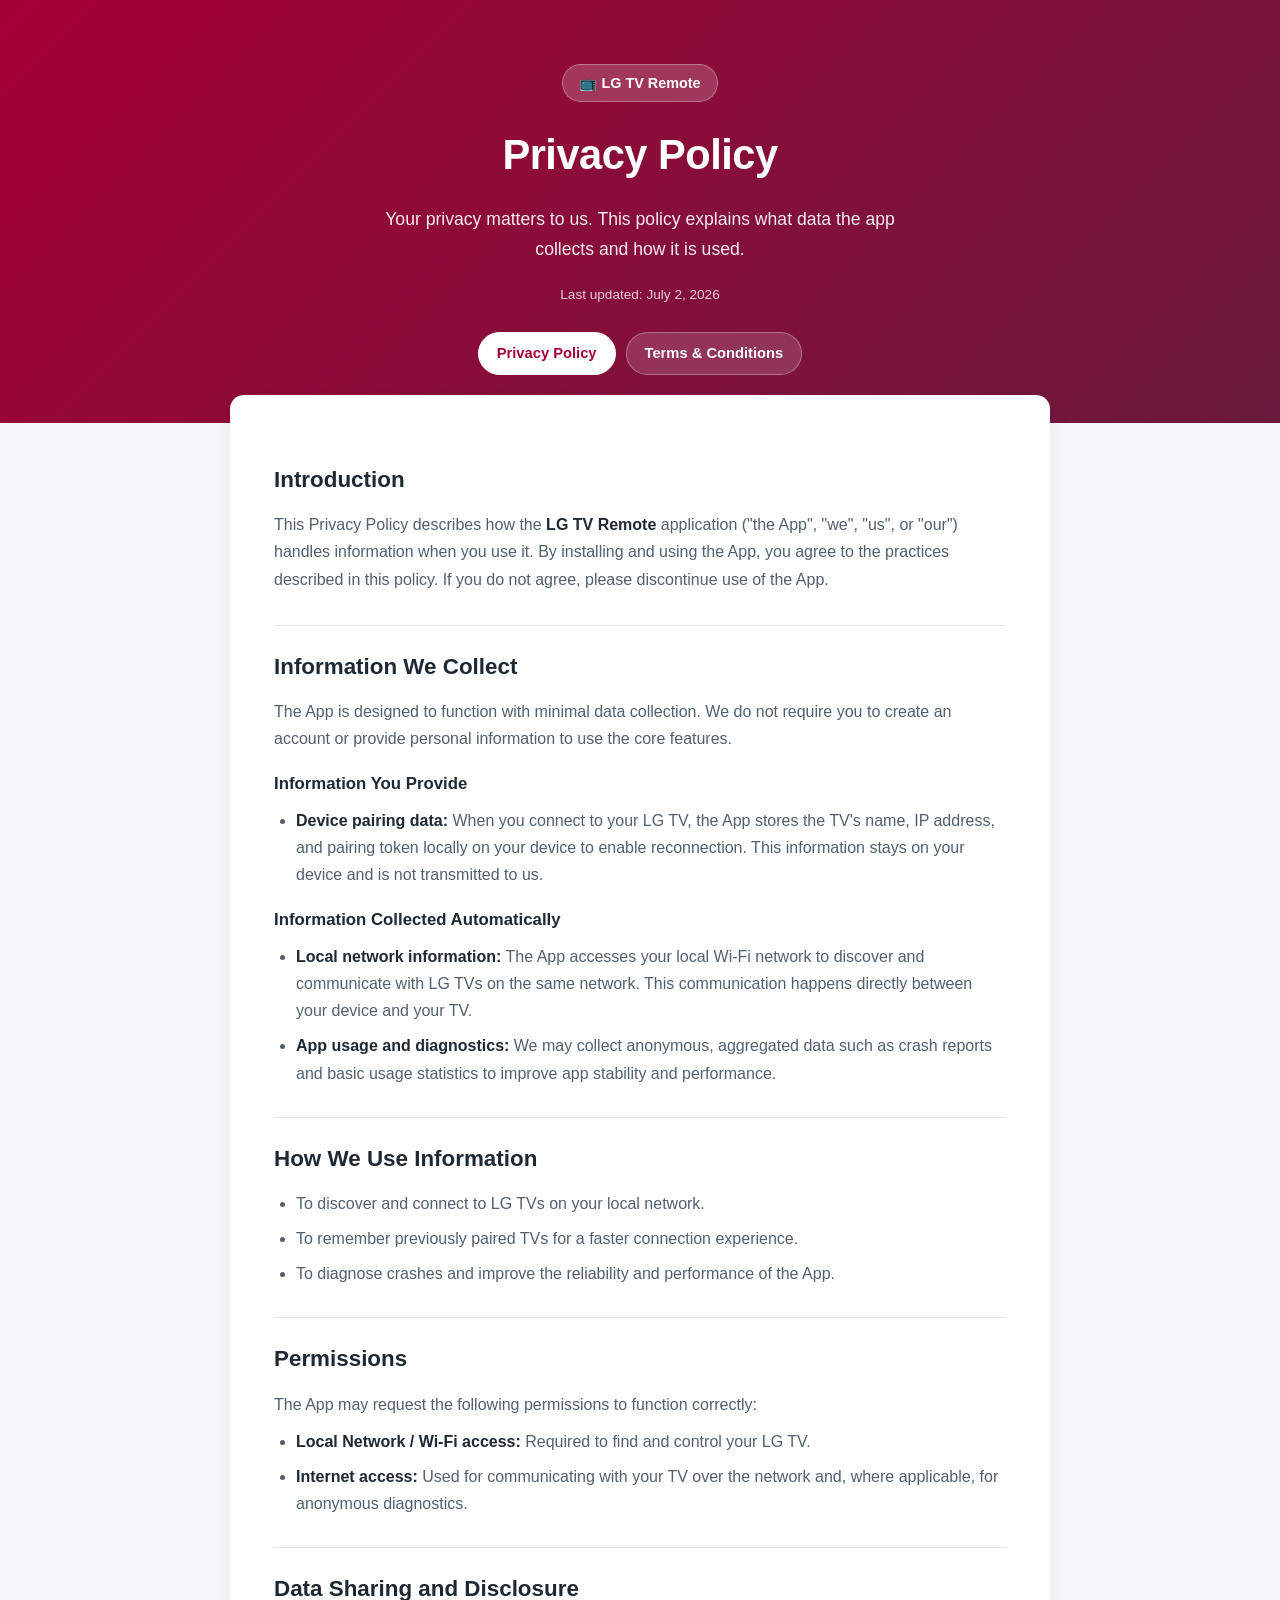
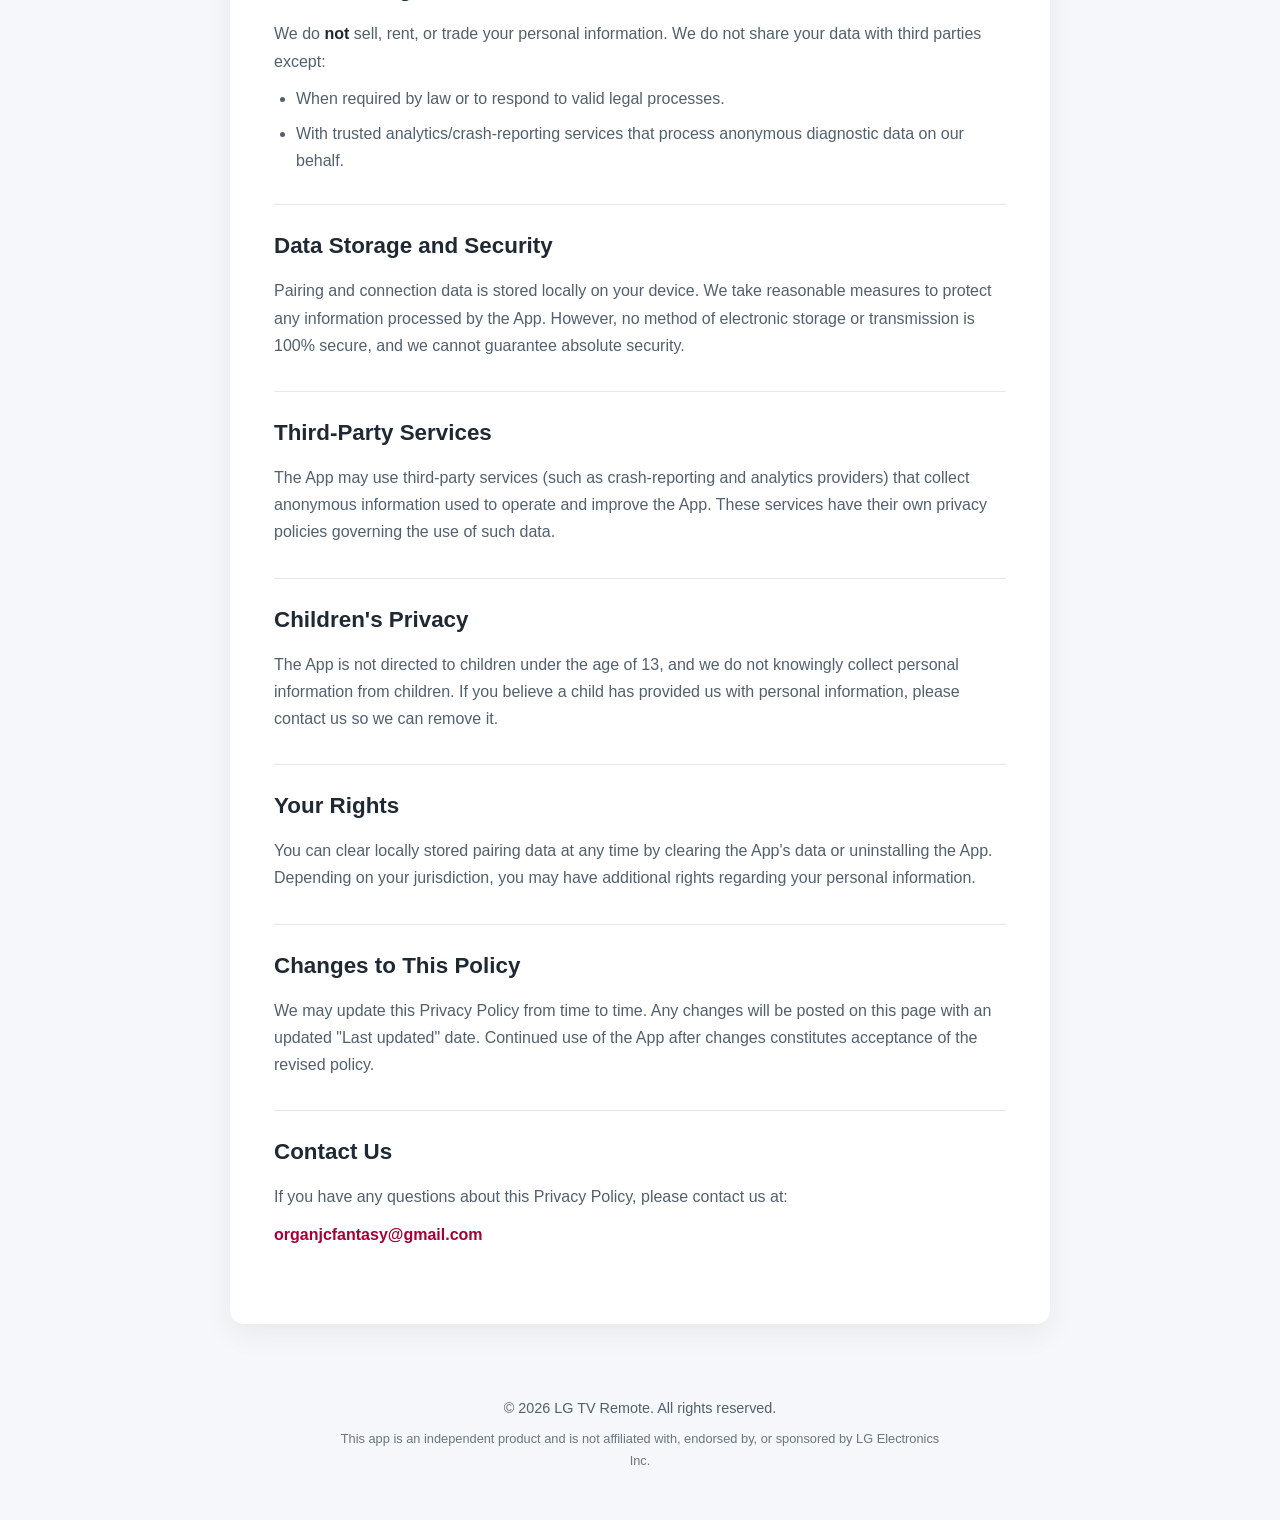
==== privacy-policy.html @ 0b768914 "Add LG TV Remote privacy policy and terms pages Co-Authored-By: Claude Opus 4.8 <noreply@anthropic.c" ====
<!DOCTYPE html>
<html lang="en">
<head>
  <meta charset="UTF-8" />
  <meta name="viewport" content="width=device-width, initial-scale=1.0" />
  <title>Privacy Policy — LG TV Remote</title>
  <meta name="description" content="Privacy Policy for the LG TV Remote app." />
  <link rel="stylesheet" href="style.css" />
</head>
<body>
  <header class="hero">
    <div class="container">
      <div class="badge">📺 LG TV Remote</div>
      <h1>Privacy Policy</h1>
      <p class="subtitle">Your privacy matters to us. This policy explains what data the app collects and how it is used.</p>
      <p class="updated">Last updated: July 2, 2026</p>
      <nav class="nav">
        <a href="privacy-policy" class="active">Privacy Policy</a>
        <a href="terms">Terms &amp; Conditions</a>
      </nav>
    </div>
  </header>

  <main class="container content">
    <section>
      <h2>Introduction</h2>
      <p>
        This Privacy Policy describes how the <strong>LG TV Remote</strong> application
        ("the App", "we", "us", or "our") handles information when you use it. By installing and
        using the App, you agree to the practices described in this policy. If you do not agree,
        please discontinue use of the App.
      </p>
    </section>

    <section>
      <h2>Information We Collect</h2>
      <p>The App is designed to function with minimal data collection. We do not require you to create an account or provide personal information to use the core features.</p>

      <h3>Information You Provide</h3>
      <ul>
        <li><strong>Device pairing data:</strong> When you connect to your LG TV, the App stores the TV's name, IP address, and pairing token locally on your device to enable reconnection. This information stays on your device and is not transmitted to us.</li>
      </ul>

      <h3>Information Collected Automatically</h3>
      <ul>
        <li><strong>Local network information:</strong> The App accesses your local Wi-Fi network to discover and communicate with LG TVs on the same network. This communication happens directly between your device and your TV.</li>
        <li><strong>App usage and diagnostics:</strong> We may collect anonymous, aggregated data such as crash reports and basic usage statistics to improve app stability and performance.</li>
      </ul>
    </section>

    <section>
      <h2>How We Use Information</h2>
      <ul>
        <li>To discover and connect to LG TVs on your local network.</li>
        <li>To remember previously paired TVs for a faster connection experience.</li>
        <li>To diagnose crashes and improve the reliability and performance of the App.</li>
      </ul>
    </section>

    <section>
      <h2>Permissions</h2>
      <p>The App may request the following permissions to function correctly:</p>
      <ul>
        <li><strong>Local Network / Wi-Fi access:</strong> Required to find and control your LG TV.</li>
        <li><strong>Internet access:</strong> Used for communicating with your TV over the network and, where applicable, for anonymous diagnostics.</li>
      </ul>
    </section>

    <section>
      <h2>Data Sharing and Disclosure</h2>
      <p>
        We do <strong>not</strong> sell, rent, or trade your personal information. We do not share your
        data with third parties except:
      </p>
      <ul>
        <li>When required by law or to respond to valid legal processes.</li>
        <li>With trusted analytics/crash-reporting services that process anonymous diagnostic data on our behalf.</li>
      </ul>
    </section>

    <section>
      <h2>Data Storage and Security</h2>
      <p>
        Pairing and connection data is stored locally on your device. We take reasonable measures to
        protect any information processed by the App. However, no method of electronic storage or
        transmission is 100% secure, and we cannot guarantee absolute security.
      </p>
    </section>

    <section>
      <h2>Third-Party Services</h2>
      <p>
        The App may use third-party services (such as crash-reporting and analytics providers) that
        collect anonymous information used to operate and improve the App. These services have their
        own privacy policies governing the use of such data.
      </p>
    </section>

    <section>
      <h2>Children's Privacy</h2>
      <p>
        The App is not directed to children under the age of 13, and we do not knowingly collect
        personal information from children. If you believe a child has provided us with personal
        information, please contact us so we can remove it.
      </p>
    </section>

    <section>
      <h2>Your Rights</h2>
      <p>
        You can clear locally stored pairing data at any time by clearing the App's data or
        uninstalling the App. Depending on your jurisdiction, you may have additional rights regarding
        your personal information.
      </p>
    </section>

    <section>
      <h2>Changes to This Policy</h2>
      <p>
        We may update this Privacy Policy from time to time. Any changes will be posted on this page
        with an updated "Last updated" date. Continued use of the App after changes constitutes
        acceptance of the revised policy.
      </p>
    </section>

    <section>
      <h2>Contact Us</h2>
      <p>
        If you have any questions about this Privacy Policy, please contact us at:
      </p>
      <p><a href="mailto:organjcfantasy@gmail.com">organjcfantasy@gmail.com</a></p>
    </section>
  </main>

  <footer class="footer">
    <div class="container">
      <p>&copy; 2026 LG TV Remote. All rights reserved.</p>
      <p class="disclaimer">This app is an independent product and is not affiliated with, endorsed by, or sponsored by LG Electronics Inc.</p>
    </div>
  </footer>
</body>
</html>
---- style.css ----
:root {
  --bg: #f5f7fa;
  --surface: #ffffff;
  --text: #1f2933;
  --text-muted: #52606d;
  --primary: #a50034;
  --primary-dark: #7c0027;
  --border: #e4e7eb;
  --radius: 14px;
  --shadow: 0 10px 30px rgba(0, 0, 0, 0.06);
}

* {
  box-sizing: border-box;
  margin: 0;
  padding: 0;
}

html {
  scroll-behavior: smooth;
}

body {
  font-family: -apple-system, BlinkMacSystemFont, "Segoe UI", Roboto, Helvetica, Arial, sans-serif;
  background: var(--bg);
  color: var(--text);
  line-height: 1.7;
  -webkit-font-smoothing: antialiased;
}

.container {
  width: 100%;
  max-width: 820px;
  margin: 0 auto;
  padding: 0 20px;
}

/* Hero */
.hero {
  background: linear-gradient(135deg, #a50034 0%, #6a1b3d 100%);
  color: #fff;
  padding: 64px 0 48px;
  text-align: center;
}

.badge {
  display: inline-block;
  background: rgba(255, 255, 255, 0.18);
  border: 1px solid rgba(255, 255, 255, 0.3);
  padding: 6px 16px;
  border-radius: 999px;
  font-size: 0.9rem;
  font-weight: 600;
  margin-bottom: 18px;
}

.hero h1 {
  font-size: 2.6rem;
  font-weight: 700;
  letter-spacing: -0.5px;
}

.subtitle {
  margin: 14px auto 0;
  max-width: 560px;
  font-size: 1.1rem;
  opacity: 0.92;
}

.updated {
  margin-top: 18px;
  font-size: 0.85rem;
  opacity: 0.8;
}

/* Nav */
.nav {
  margin-top: 26px;
  display: flex;
  gap: 10px;
  justify-content: center;
  flex-wrap: wrap;
}

.nav a {
  display: inline-block;
  padding: 8px 18px;
  border-radius: 999px;
  font-size: 0.92rem;
  font-weight: 600;
  color: #fff;
  text-decoration: none;
  background: rgba(255, 255, 255, 0.15);
  border: 1px solid rgba(255, 255, 255, 0.3);
  transition: background 0.15s ease;
}

.nav a:hover {
  background: rgba(255, 255, 255, 0.28);
}

.nav a.active {
  background: #fff;
  color: var(--primary);
  border-color: #fff;
}

/* Content */
.content {
  background: var(--surface);
  margin: -28px auto 40px;
  border-radius: var(--radius);
  box-shadow: var(--shadow);
  padding: 44px;
  position: relative;
}

.content section {
  padding: 22px 0;
  border-bottom: 1px solid var(--border);
}

.content section:last-child {
  border-bottom: none;
}

.content h2 {
  font-size: 1.4rem;
  font-weight: 700;
  margin-bottom: 12px;
  color: var(--text);
}

.content h3 {
  font-size: 1.05rem;
  font-weight: 600;
  margin: 18px 0 8px;
  color: var(--text);
}

.content p {
  color: var(--text-muted);
  margin-bottom: 10px;
}

.content ul {
  margin: 8px 0 8px 22px;
  color: var(--text-muted);
}

.content li {
  margin-bottom: 8px;
}

.content a {
  color: var(--primary);
  text-decoration: none;
  font-weight: 600;
}

.content a:hover {
  color: var(--primary-dark);
  text-decoration: underline;
}

strong {
  color: var(--text);
}

/* Footer */
.footer {
  text-align: center;
  padding: 32px 0 48px;
  color: var(--text-muted);
  font-size: 0.9rem;
}

.footer .disclaimer {
  margin-top: 8px;
  font-size: 0.8rem;
  opacity: 0.85;
  max-width: 620px;
  margin-left: auto;
  margin-right: auto;
}

/* Responsive */
@media (max-width: 600px) {
  .hero {
    padding: 48px 0 40px;
  }

  .hero h1 {
    font-size: 2rem;
  }

  .subtitle {
    font-size: 1rem;
  }

  .content {
    padding: 28px 22px;
  }

  .content h2 {
    font-size: 1.25rem;
  }
}
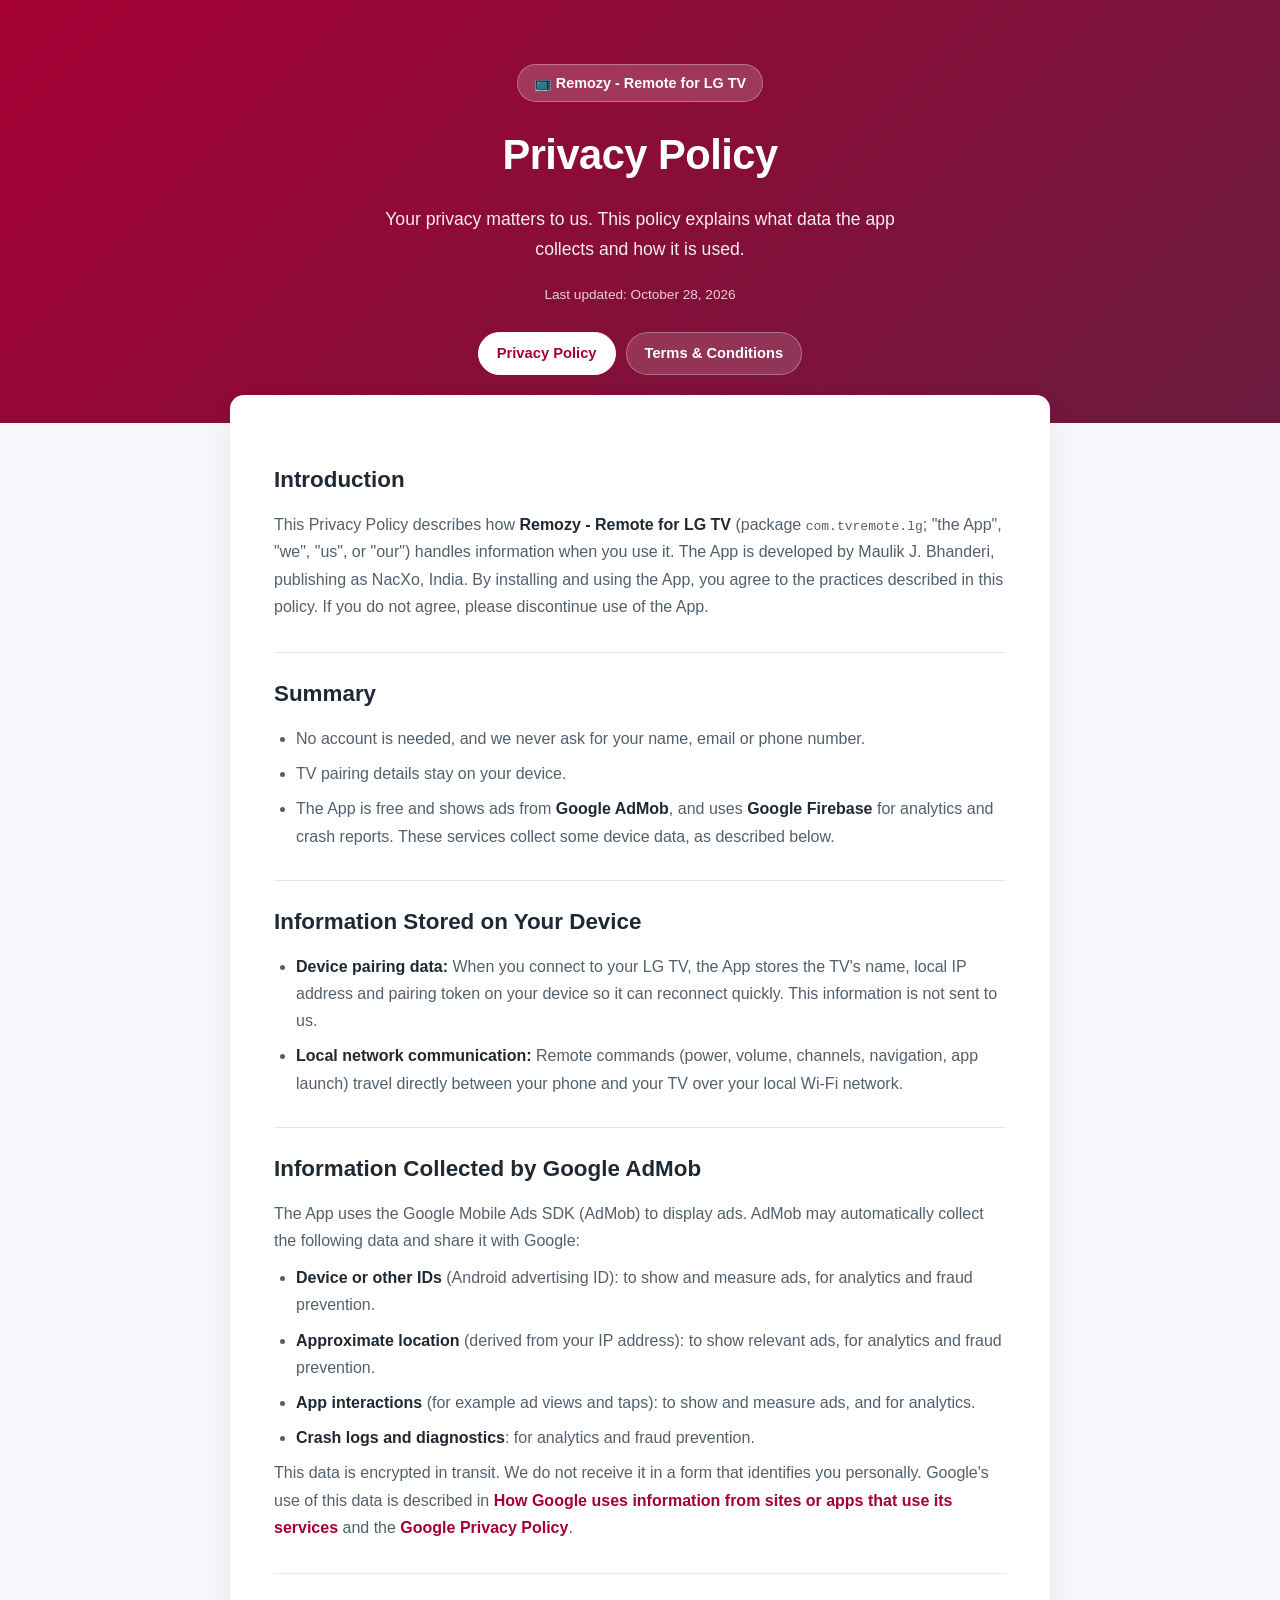
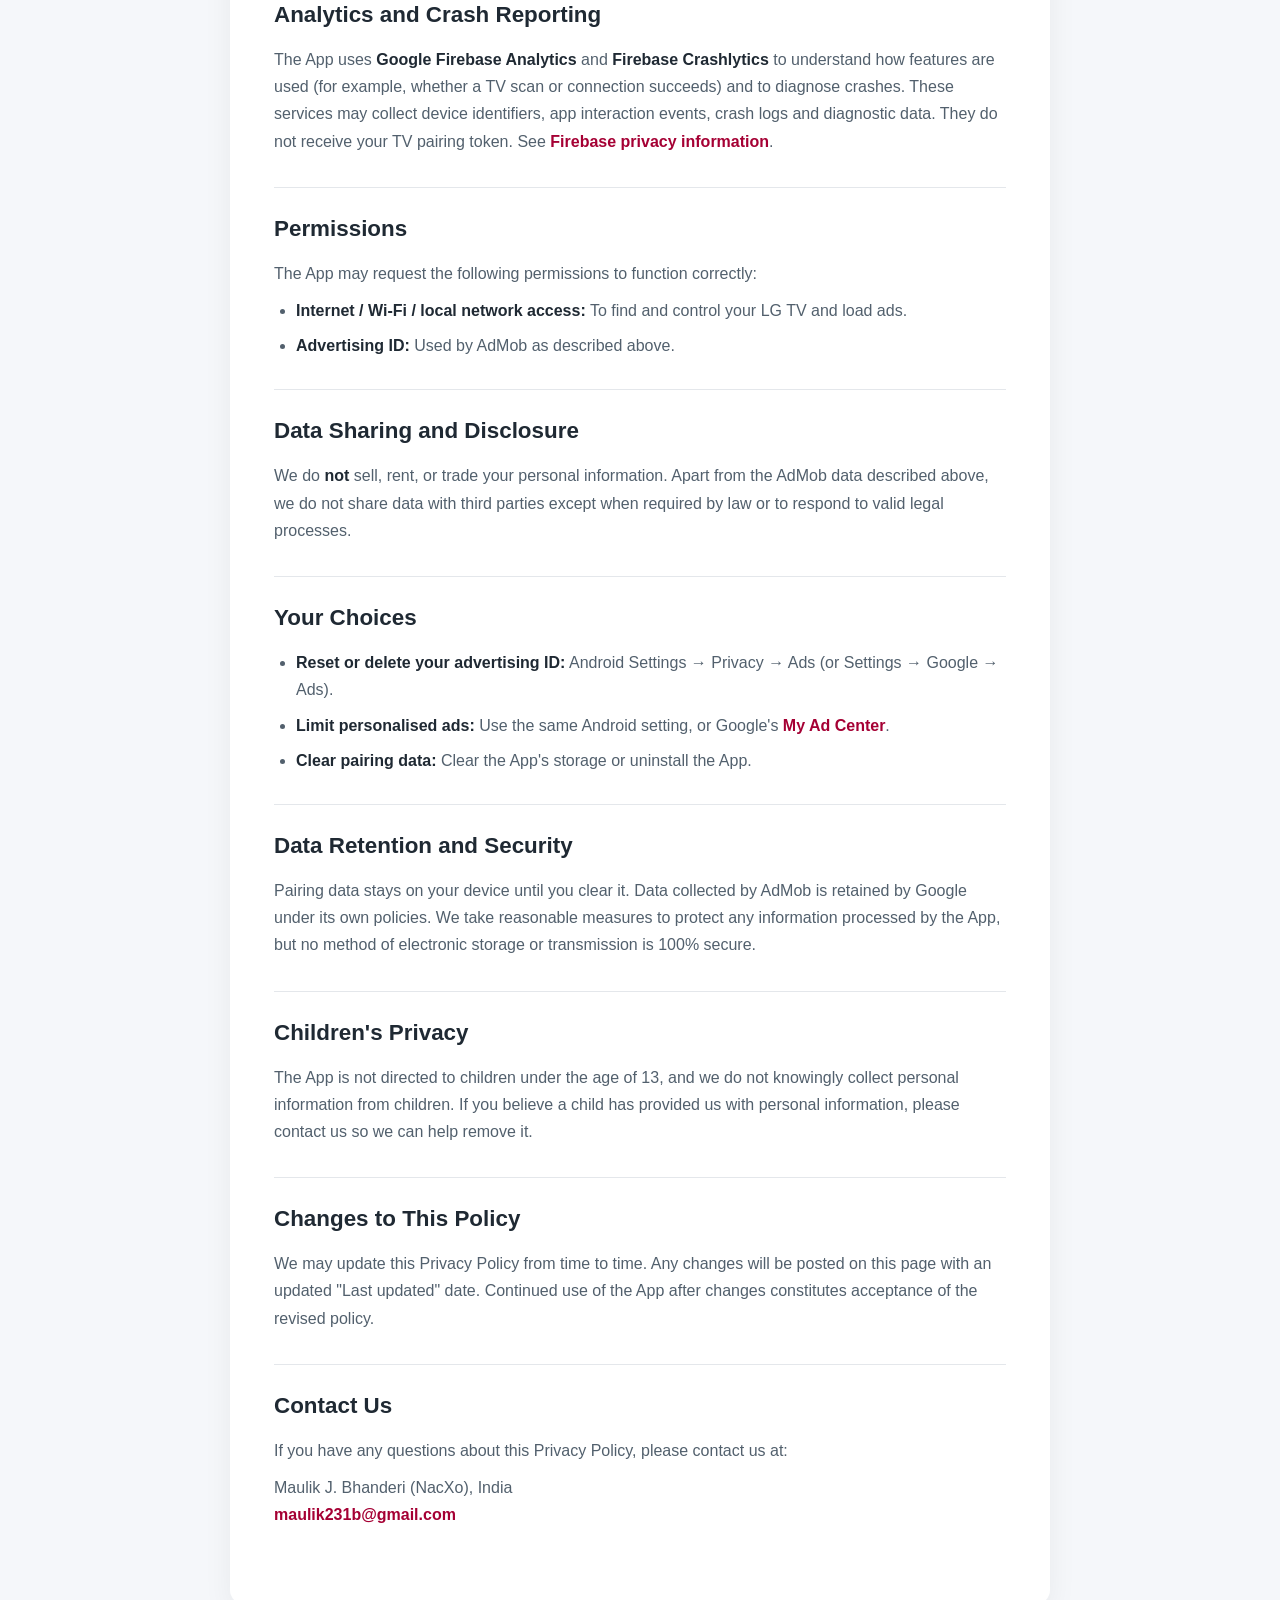
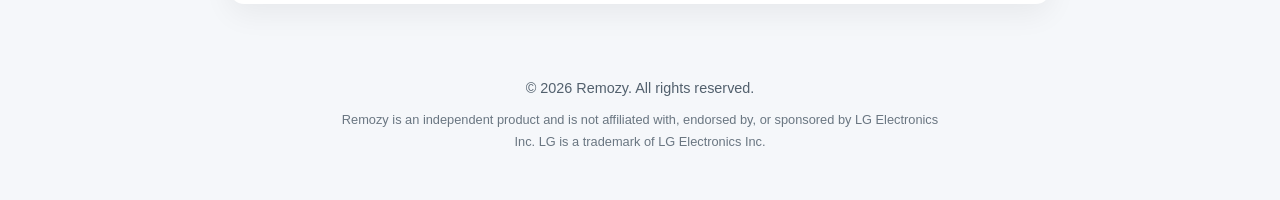
==== commit 9d40fa08: "Update LG privacy policy: AdMob, Firebase, contact" ====
--- a/privacy-policy.html
+++ b/privacy-policy.html
@@ -3,17 +3,17 @@
 <head>
   <meta charset="UTF-8" />
   <meta name="viewport" content="width=device-width, initial-scale=1.0" />
-  <title>Privacy Policy — LG TV Remote</title>
-  <meta name="description" content="Privacy Policy for the LG TV Remote app." />
+  <title>Privacy Policy — Remozy</title>
+  <meta name="description" content="Privacy Policy for Remozy - Remote for LG TV." />
   <link rel="stylesheet" href="style.css" />
 </head>
 <body>
   <header class="hero">
     <div class="container">
-      <div class="badge">📺 LG TV Remote</div>
+      <div class="badge">📺 Remozy - Remote for LG TV</div>
       <h1>Privacy Policy</h1>
       <p class="subtitle">Your privacy matters to us. This policy explains what data the app collects and how it is used.</p>
-      <p class="updated">Last updated: July 2, 2026</p>
+      <p class="updated">Last updated: October 28, 2026</p>
       <nav class="nav">
         <a href="privacy-policy" class="active">Privacy Policy</a>
         <a href="terms">Terms &amp; Conditions</a>
@@ -25,74 +25,92 @@
     <section>
       <h2>Introduction</h2>
       <p>
-        This Privacy Policy describes how the <strong>LG TV Remote</strong> application
-        ("the App", "we", "us", or "our") handles information when you use it. By installing and
-        using the App, you agree to the practices described in this policy. If you do not agree,
-        please discontinue use of the App.
+        This Privacy Policy describes how <strong>Remozy - Remote for LG TV</strong>
+        (package <code>com.tvremote.lg</code>; "the App", "we", "us", or "our") handles
+        information when you use it. The App is developed by Maulik J. Bhanderi, publishing as NacXo,
+        India. By installing and using the App, you agree to the practices described in this policy.
+        If you do not agree, please discontinue use of the App.
       </p>
     </section>
 
     <section>
-      <h2>Information We Collect</h2>
-      <p>The App is designed to function with minimal data collection. We do not require you to create an account or provide personal information to use the core features.</p>
-
-      <h3>Information You Provide</h3>
+      <h2>Summary</h2>
       <ul>
-        <li><strong>Device pairing data:</strong> When you connect to your LG TV, the App stores the TV's name, IP address, and pairing token locally on your device to enable reconnection. This information stays on your device and is not transmitted to us.</li>
-      </ul>
-
-      <h3>Information Collected Automatically</h3>
-      <ul>
-        <li><strong>Local network information:</strong> The App accesses your local Wi-Fi network to discover and communicate with LG TVs on the same network. This communication happens directly between your device and your TV.</li>
-        <li><strong>App usage and diagnostics:</strong> We may collect anonymous, aggregated data such as crash reports and basic usage statistics to improve app stability and performance.</li>
+        <li>No account is needed, and we never ask for your name, email or phone number.</li>
+        <li>TV pairing details stay on your device.</li>
+        <li>The App is free and shows ads from <strong>Google AdMob</strong>, and uses <strong>Google Firebase</strong> for analytics and crash reports. These services collect some device data, as described below.</li>
       </ul>
     </section>
 
     <section>
-      <h2>How We Use Information</h2>
+      <h2>Information Stored on Your Device</h2>
       <ul>
-        <li>To discover and connect to LG TVs on your local network.</li>
-        <li>To remember previously paired TVs for a faster connection experience.</li>
-        <li>To diagnose crashes and improve the reliability and performance of the App.</li>
+        <li><strong>Device pairing data:</strong> When you connect to your LG TV, the App stores the TV's name, local IP address and pairing token on your device so it can reconnect quickly. This information is not sent to us.</li>
+        <li><strong>Local network communication:</strong> Remote commands (power, volume, channels, navigation, app launch) travel directly between your phone and your TV over your local Wi-Fi network.</li>
       </ul>
+    </section>
+
+    <section>
+      <h2>Information Collected by Google AdMob</h2>
+      <p>The App uses the Google Mobile Ads SDK (AdMob) to display ads. AdMob may automatically collect the following data and share it with Google:</p>
+      <ul>
+        <li><strong>Device or other IDs</strong> (Android advertising ID): to show and measure ads, for analytics and fraud prevention.</li>
+        <li><strong>Approximate location</strong> (derived from your IP address): to show relevant ads, for analytics and fraud prevention.</li>
+        <li><strong>App interactions</strong> (for example ad views and taps): to show and measure ads, and for analytics.</li>
+        <li><strong>Crash logs and diagnostics</strong>: for analytics and fraud prevention.</li>
+      </ul>
+      <p>
+        This data is encrypted in transit. We do not receive it in a form that identifies you
+        personally. Google's use of this data is described in
+        <a href="https://policies.google.com/technologies/partner-sites">How Google uses information from sites or apps that use its services</a>
+        and the <a href="https://policies.google.com/privacy">Google Privacy Policy</a>.
+      </p>
+    </section>
+
+    <section>
+      <h2>Analytics and Crash Reporting</h2>
+      <p>
+        The App uses <strong>Google Firebase Analytics</strong> and <strong>Firebase Crashlytics</strong>
+        to understand how features are used (for example, whether a TV scan or connection succeeds) and to
+        diagnose crashes. These services may collect device identifiers, app interaction events, crash logs
+        and diagnostic data. They do not receive your TV pairing token. See
+        <a href="https://firebase.google.com/support/privacy">Firebase privacy information</a>.
+      </p>
     </section>
 
     <section>
       <h2>Permissions</h2>
       <p>The App may request the following permissions to function correctly:</p>
       <ul>
-        <li><strong>Local Network / Wi-Fi access:</strong> Required to find and control your LG TV.</li>
-        <li><strong>Internet access:</strong> Used for communicating with your TV over the network and, where applicable, for anonymous diagnostics.</li>
+        <li><strong>Internet / Wi-Fi / local network access:</strong> To find and control your LG TV and load ads.</li>
+        <li><strong>Advertising ID:</strong> Used by AdMob as described above.</li>
       </ul>
     </section>
 
     <section>
       <h2>Data Sharing and Disclosure</h2>
       <p>
-        We do <strong>not</strong> sell, rent, or trade your personal information. We do not share your
-        data with third parties except:
+        We do <strong>not</strong> sell, rent, or trade your personal information. Apart from the
+        AdMob data described above, we do not share data with third parties except when required by
+        law or to respond to valid legal processes.
       </p>
+    </section>
+
+    <section>
+      <h2>Your Choices</h2>
       <ul>
-        <li>When required by law or to respond to valid legal processes.</li>
-        <li>With trusted analytics/crash-reporting services that process anonymous diagnostic data on our behalf.</li>
+        <li><strong>Reset or delete your advertising ID:</strong> Android Settings → Privacy → Ads (or Settings → Google → Ads).</li>
+        <li><strong>Limit personalised ads:</strong> Use the same Android setting, or Google's <a href="https://myadcenter.google.com/">My Ad Center</a>.</li>
+        <li><strong>Clear pairing data:</strong> Clear the App's storage or uninstall the App.</li>
       </ul>
     </section>
 
     <section>
-      <h2>Data Storage and Security</h2>
+      <h2>Data Retention and Security</h2>
       <p>
-        Pairing and connection data is stored locally on your device. We take reasonable measures to
-        protect any information processed by the App. However, no method of electronic storage or
-        transmission is 100% secure, and we cannot guarantee absolute security.
-      </p>
-    </section>
-
-    <section>
-      <h2>Third-Party Services</h2>
-      <p>
-        The App may use third-party services (such as crash-reporting and analytics providers) that
-        collect anonymous information used to operate and improve the App. These services have their
-        own privacy policies governing the use of such data.
+        Pairing data stays on your device until you clear it. Data collected by AdMob is retained by
+        Google under its own policies. We take reasonable measures to protect any information
+        processed by the App, but no method of electronic storage or transmission is 100% secure.
       </p>
     </section>
 
@@ -101,16 +119,7 @@
       <p>
         The App is not directed to children under the age of 13, and we do not knowingly collect
         personal information from children. If you believe a child has provided us with personal
-        information, please contact us so we can remove it.
-      </p>
-    </section>
-
-    <section>
-      <h2>Your Rights</h2>
-      <p>
-        You can clear locally stored pairing data at any time by clearing the App's data or
-        uninstalling the App. Depending on your jurisdiction, you may have additional rights regarding
-        your personal information.
+        information, please contact us so we can help remove it.
       </p>
     </section>
 
@@ -125,17 +134,15 @@
 
     <section>
       <h2>Contact Us</h2>
-      <p>
-        If you have any questions about this Privacy Policy, please contact us at:
-      </p>
-      <p><a href="mailto:organjcfantasy@gmail.com">organjcfantasy@gmail.com</a></p>
+      <p>If you have any questions about this Privacy Policy, please contact us at:</p>
+      <p>Maulik J. Bhanderi (NacXo), India<br /><a href="mailto:maulik231b@gmail.com">maulik231b@gmail.com</a></p>
     </section>
   </main>
 
   <footer class="footer">
     <div class="container">
-      <p>&copy; 2026 LG TV Remote. All rights reserved.</p>
-      <p class="disclaimer">This app is an independent product and is not affiliated with, endorsed by, or sponsored by LG Electronics Inc.</p>
+      <p>&copy; 2026 Remozy. All rights reserved.</p>
+      <p class="disclaimer">Remozy is an independent product and is not affiliated with, endorsed by, or sponsored by LG Electronics Inc. LG is a trademark of LG Electronics Inc.</p>
     </div>
   </footer>
 </body>
